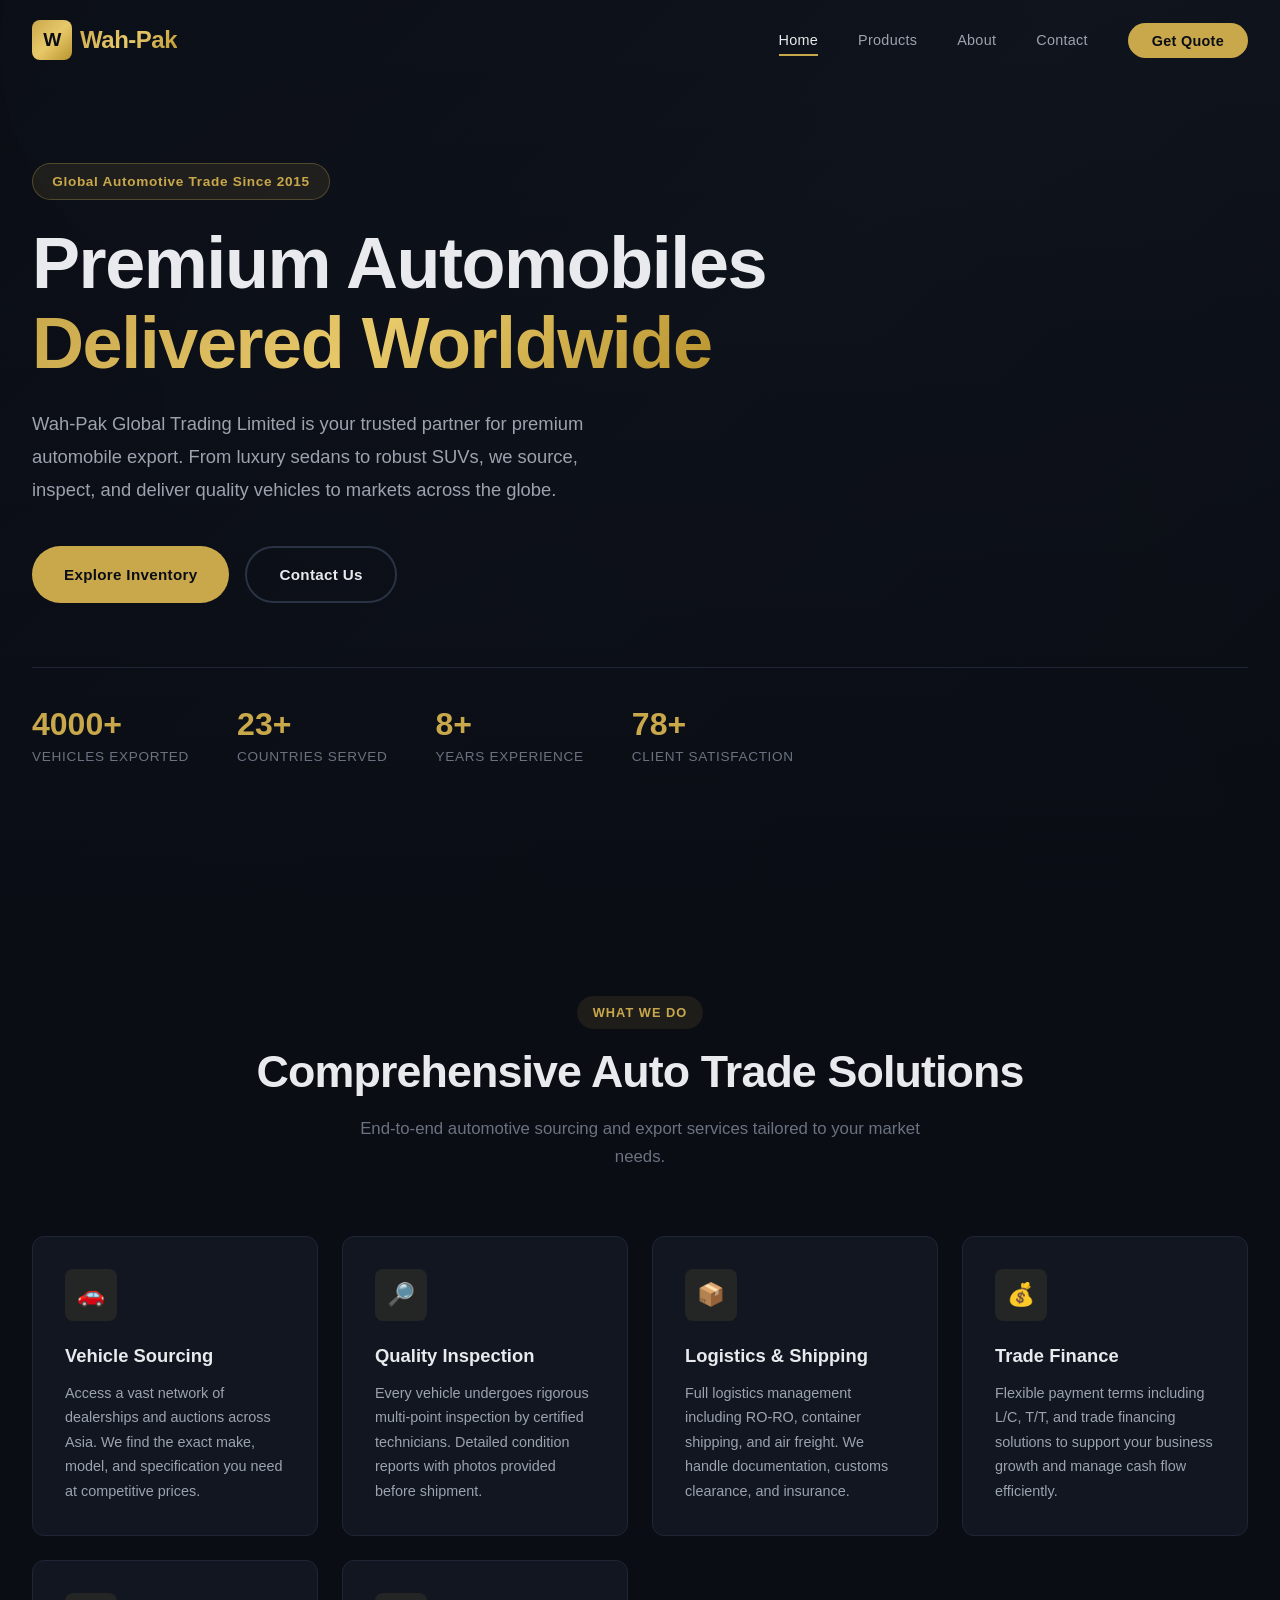
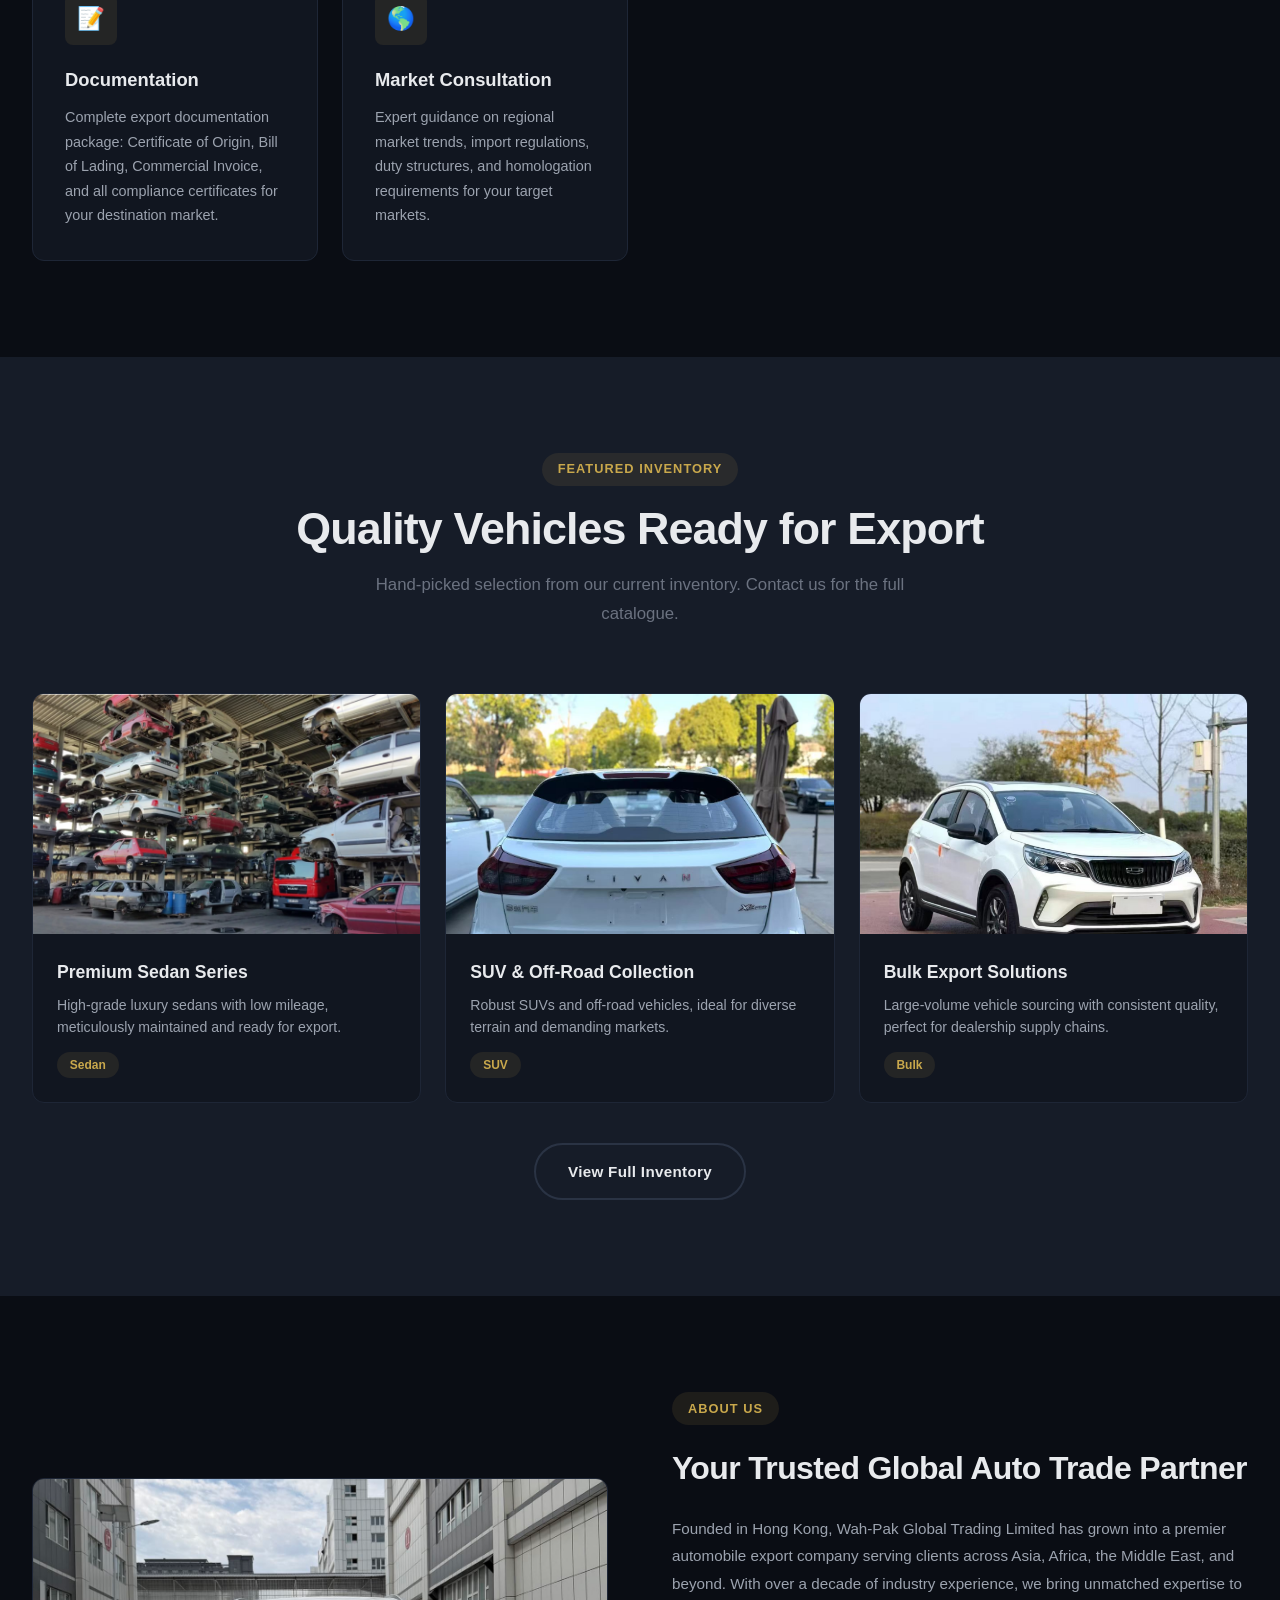
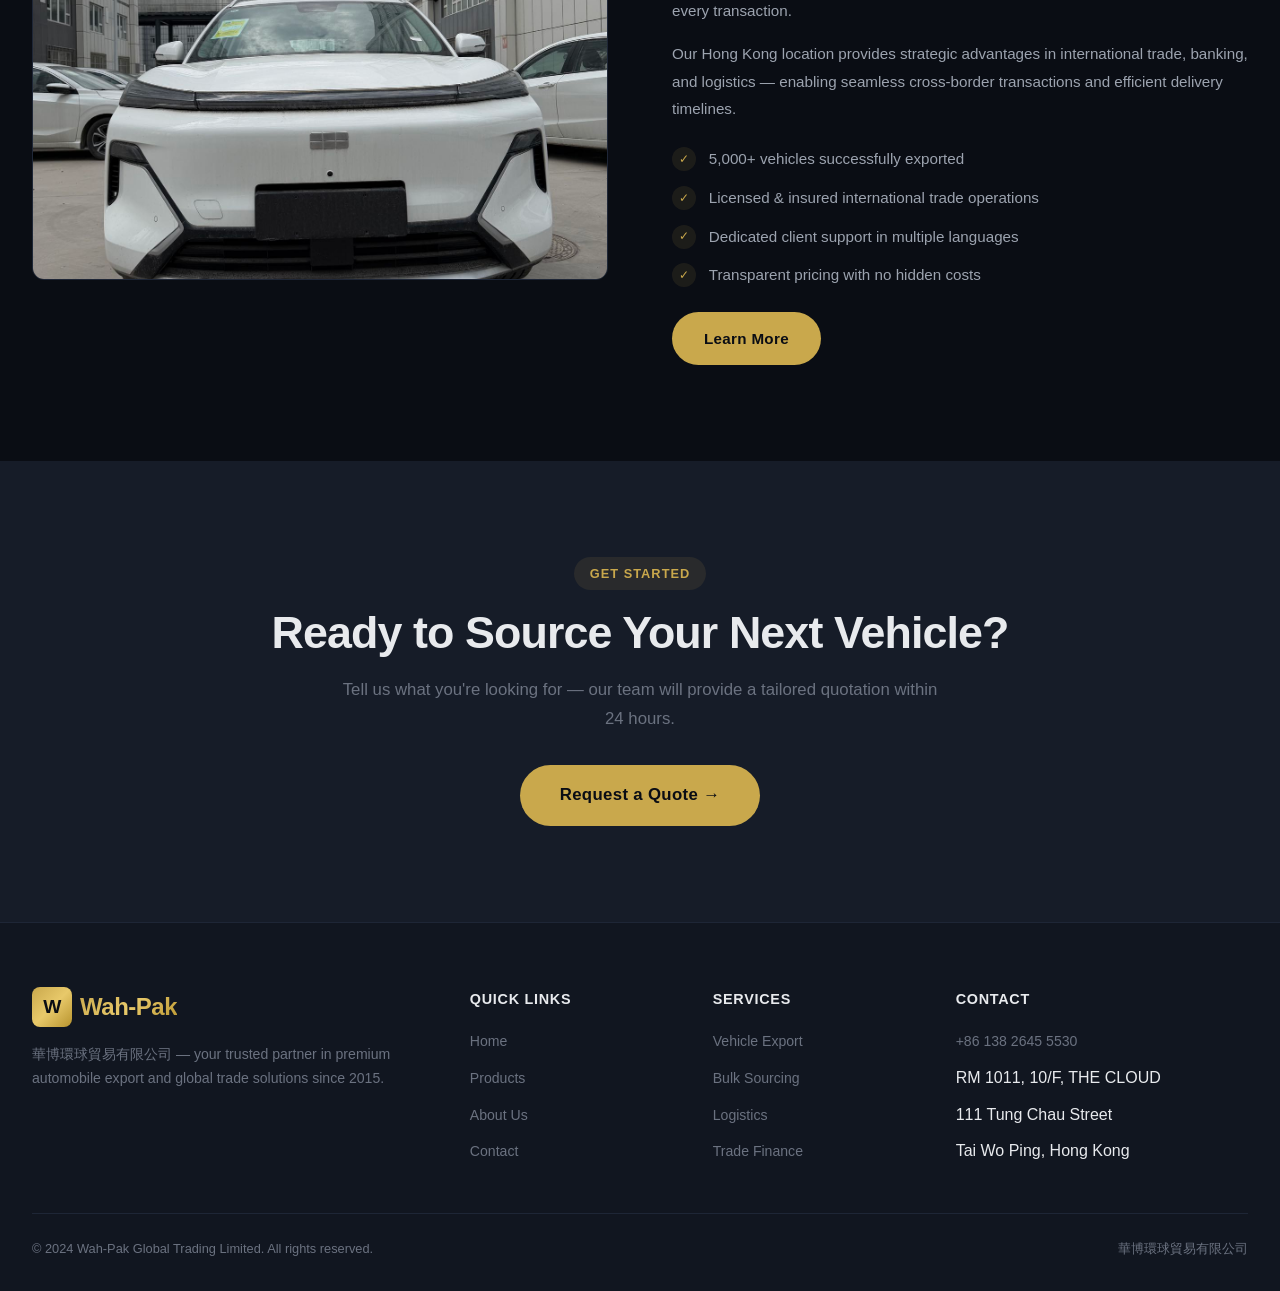
==== index.html @ 606e3a40 "Initial commit: Wah-Pak Global Trading B2B auto export website" ====
<!DOCTYPE html>
<html lang="zh-HK">
<head>
  <meta charset="UTF-8">
  <meta name="viewport" content="width=device-width, initial-scale=1.0">
  <meta name="description" content="Wah-Pak Global Trading Limited - Premium Automobile Export & Trading. Your trusted partner in global automotive trade.">
  <title>Wah-Pak Global Trading | Premium Automobile Export</title>
  <link rel="stylesheet" href="css/style.css">
  <link rel="icon" type="image/svg+xml" href="data:image/svg+xml,<svg xmlns='http://www.w3.org/2000/svg' viewBox='0 0 100 100'><rect width='100' height='100' rx='20' fill='%23c9a84c'/><text x='50' y='68' text-anchor='middle' font-size='50' font-weight='bold' fill='%230a0d14'>W</text></svg>">
</head>
<body>

  <!-- Header -->
  <header class="header">
    <div class="nav-container">
      <a href="index.html" class="logo">
        <div class="logo-icon">W</div>
        <span class="logo-text">Wah-Pak</span>
      </a>

      <nav>
        <ul class="nav-links">
          <li><a href="index.html">Home</a></li>
          <li><a href="products.html">Products</a></li>
          <li><a href="about.html">About</a></li>
          <li><a href="contact.html">Contact</a></li>
          <li><a href="contact.html" class="nav-cta">Get Quote</a></li>
        </ul>
      </nav>

      <div class="mobile-toggle">
        <span></span>
        <span></span>
        <span></span>
      </div>
    </div>
  </header>

  <!-- Hero Section -->
  <section class="hero">
    <div class="hero-bg"></div>
    <div class="hero-overlay"></div>

    <div class="hero-content">
      <span class="hero-badge">Global Automotive Trade Since 2015</span>
      <h1>
        Premium Automobiles<br>
        <span class="text-accent">Delivered Worldwide</span>
      </h1>
      <p>
        Wah-Pak Global Trading Limited is your trusted partner for premium automobile export. From luxury sedans to robust SUVs, we source, inspect, and deliver quality vehicles to markets across the globe.
      </p>
      <div class="hero-buttons">
        <a href="products.html" class="btn btn-primary">Explore Inventory</a>
        <a href="contact.html" class="btn btn-outline">Contact Us</a>
      </div>

      <div class="hero-stats">
        <div class="hero-stat">
          <h3 data-count="5000">5000+</h3>
          <p>Vehicles Exported</p>
        </div>
        <div class="hero-stat">
          <h3 data-count="30">30+</h3>
          <p>Countries Served</p>
        </div>
        <div class="hero-stat">
          <h3 data-count="10">10+</h3>
          <p>Years Experience</p>
        </div>
        <div class="hero-stat">
          <h3 data-count="98">98%</h3>
          <p>Client Satisfaction</p>
        </div>
      </div>
    </div>
  </section>

  <!-- Services Section -->
  <section class="section section-dark" id="services">
    <div class="container">
      <div class="section-header reveal">
        <span class="section-label">What We Do</span>
        <h2 class="section-title">Comprehensive Auto Trade Solutions</h2>
        <p class="section-subtitle">End-to-end automotive sourcing and export services tailored to your market needs.</p>
      </div>

      <div class="services-grid">
        <div class="service-card reveal">
          <div class="service-icon">&#128663;</div>
          <h3>Vehicle Sourcing</h3>
          <p>Access a vast network of dealerships and auctions across Asia. We find the exact make, model, and specification you need at competitive prices.</p>
        </div>

        <div class="service-card reveal">
          <div class="service-icon">&#128270;</div>
          <h3>Quality Inspection</h3>
          <p>Every vehicle undergoes rigorous multi-point inspection by certified technicians. Detailed condition reports with photos provided before shipment.</p>
        </div>

        <div class="service-card reveal">
          <div class="service-icon">&#128230;</div>
          <h3>Logistics & Shipping</h3>
          <p>Full logistics management including RO-RO, container shipping, and air freight. We handle documentation, customs clearance, and insurance.</p>
        </div>

        <div class="service-card reveal">
          <div class="service-icon">&#128176;</div>
          <h3>Trade Finance</h3>
          <p>Flexible payment terms including L/C, T/T, and trade financing solutions to support your business growth and manage cash flow efficiently.</p>
        </div>

        <div class="service-card reveal">
          <div class="service-icon">&#128221;</div>
          <h3>Documentation</h3>
          <p>Complete export documentation package: Certificate of Origin, Bill of Lading, Commercial Invoice, and all compliance certificates for your destination market.</p>
        </div>

        <div class="service-card reveal">
          <div class="service-icon">&#127758;</div>
          <h3>Market Consultation</h3>
          <p>Expert guidance on regional market trends, import regulations, duty structures, and homologation requirements for your target markets.</p>
        </div>
      </div>
    </div>
  </section>

  <!-- Featured Products -->
  <section class="section section-alt" id="featured">
    <div class="container">
      <div class="section-header reveal">
        <span class="section-label">Featured Inventory</span>
        <h2 class="section-title">Quality Vehicles Ready for Export</h2>
        <p class="section-subtitle">Hand-picked selection from our current inventory. Contact us for the full catalogue.</p>
      </div>

      <div class="products-grid">
        <div class="product-card reveal" onclick="openModal('images/product-1.png')">
          <img src="images/product-1.png" alt="Luxury Sedan" class="product-image" loading="lazy">
          <div class="product-info">
            <h3>Premium Sedan Series</h3>
            <p>High-grade luxury sedans with low mileage, meticulously maintained and ready for export.</p>
            <span class="product-tag">Sedan</span>
          </div>
        </div>

        <div class="product-card reveal" onclick="openModal('images/product-2.jpg')">
          <img src="images/product-2.jpg" alt="SUV Collection" class="product-image" loading="lazy">
          <div class="product-info">
            <h3>SUV & Off-Road Collection</h3>
            <p>Robust SUVs and off-road vehicles, ideal for diverse terrain and demanding markets.</p>
            <span class="product-tag">SUV</span>
          </div>
        </div>

        <div class="product-card reveal" onclick="openModal('images/product-3.jpg')">
          <img src="images/product-3.jpg" alt="Vehicle Warehouse" class="product-image" loading="lazy">
          <div class="product-info">
            <h3>Bulk Export Solutions</h3>
            <p>Large-volume vehicle sourcing with consistent quality, perfect for dealership supply chains.</p>
            <span class="product-tag">Bulk</span>
          </div>
        </div>
      </div>

      <div style="text-align:center; margin-top:2.5rem;" class="reveal">
        <a href="products.html" class="btn btn-outline">View Full Inventory</a>
      </div>
    </div>
  </section>

  <!-- About Preview -->
  <section class="section section-dark" id="about">
    <div class="container">
      <div class="about-grid">
        <div class="about-image reveal">
          <img src="images/product-4.jpg" alt="Wah-Pak Global Trading" loading="lazy">
        </div>

        <div class="about-content reveal">
          <span class="section-label">About Us</span>
          <h2>Your Trusted Global Auto Trade Partner</h2>
          <p>
            Founded in Hong Kong, Wah-Pak Global Trading Limited has grown into a premier automobile export company serving clients across Asia, Africa, the Middle East, and beyond. With over a decade of industry experience, we bring unmatched expertise to every transaction.
          </p>
          <p>
            Our Hong Kong location provides strategic advantages in international trade, banking, and logistics — enabling seamless cross-border transactions and efficient delivery timelines.
          </p>
          <ul class="values-list">
            <li><span class="check">&#10003;</span> 5,000+ vehicles successfully exported</li>
            <li><span class="check">&#10003;</span> Licensed & insured international trade operations</li>
            <li><span class="check">&#10003;</span> Dedicated client support in multiple languages</li>
            <li><span class="check">&#10003;</span> Transparent pricing with no hidden costs</li>
          </ul>
          <div style="margin-top:1.5rem;">
            <a href="about.html" class="btn btn-primary">Learn More</a>
          </div>
        </div>
      </div>
    </div>
  </section>

  <!-- CTA Section -->
  <section class="section section-alt" style="text-align:center;">
    <div class="container reveal">
      <span class="section-label">Get Started</span>
      <h2 class="section-title">Ready to Source Your Next Vehicle?</h2>
      <p class="section-subtitle" style="margin-bottom:2rem;">
        Tell us what you're looking for — our team will provide a tailored quotation within 24 hours.
      </p>
      <a href="contact.html" class="btn btn-primary" style="font-size:1.05rem; padding:1rem 2.5rem;">
        Request a Quote &#8594;
      </a>
    </div>
  </section>

  <!-- Footer -->
  <footer class="footer">
    <div class="footer-grid">
      <div class="footer-brand">
        <a href="index.html" class="logo" style="margin-bottom:1rem;">
          <div class="logo-icon">W</div>
          <span class="logo-text">Wah-Pak</span>
        </a>
        <p>華博環球貿易有限公司 — your trusted partner in premium automobile export and global trade solutions since 2015.</p>
      </div>

      <div class="footer-links">
        <h4>Quick Links</h4>
        <ul>
          <li><a href="index.html">Home</a></li>
          <li><a href="products.html">Products</a></li>
          <li><a href="about.html">About Us</a></li>
          <li><a href="contact.html">Contact</a></li>
        </ul>
      </div>

      <div class="footer-links">
        <h4>Services</h4>
        <ul>
          <li><a href="products.html">Vehicle Export</a></li>
          <li><a href="products.html">Bulk Sourcing</a></li>
          <li><a href="#services">Logistics</a></li>
          <li><a href="#services">Trade Finance</a></li>
        </ul>
      </div>

      <div class="footer-links">
        <h4>Contact</h4>
        <ul>
          <li><a href="tel:+8613826455530">+86 138 2645 5530</a></li>
          <li>RM 1011, 10/F, THE CLOUD</li>
          <li>111 Tung Chau Street</li>
          <li>Tai Wo Ping, Hong Kong</li>
        </ul>
      </div>
    </div>

    <div class="footer-bottom">
      <p>&copy; 2024 Wah-Pak Global Trading Limited. All rights reserved.</p>
      <p>華博環球貿易有限公司</p>
    </div>
  </footer>

  <!-- Image Modal -->
  <div class="modal" id="imageModal">
    <button class="modal-close">&times;</button>
    <img src="" alt="Product Image">
  </div>

  <script src="js/main.js"></script>
</body>
</html>
---- css/style.css ----
/* ========================================
   Wah-Pak Global Trading Limited
   B2B Auto Trade Website - Custom Styles
   ======================================== */

/* CSS Variables */
:root {
  --bg-dark: #0a0d14;
  --bg-card: #111620;
  --bg-surface: #161c28;
  --text-primary: #e8eaed;
  --text-secondary: #9ca3af;
  --text-muted: #6b7280;
  --accent: #c9a84c;
  --accent-hover: #d4b35c;
  --accent-dim: rgba(201, 168, 76, 0.1);
  --border: #1e2636;
  --border-light: #2a3344;
  --gradient-dark: linear-gradient(135deg, #0a0d14 0%, #111620 50%, #0d1117 100%);
  --gradient-accent: linear-gradient(135deg, #c9a84c 0%, #e8c96a 50%, #b8942e 100%);
  --shadow-lg: 0 25px 50px -12px rgba(0, 0, 0, 0.5);
  --radius: 12px;
  --radius-sm: 8px;
  --transition: 0.3s cubic-bezier(0.4, 0, 0.2, 1);
}

/* Reset & Base */
*, *::before, *::after {
  margin: 0;
  padding: 0;
  box-sizing: border-box;
}

html {
  scroll-behavior: smooth;
  font-size: 16px;
}

body {
  font-family: -apple-system, BlinkMacSystemFont, "Segoe UI", Roboto, "Helvetica Neue", Arial, "PingFang SC", "Microsoft YaHei", sans-serif;
  background: var(--bg-dark);
  color: var(--text-primary);
  line-height: 1.7;
  overflow-x: hidden;
  -webkit-font-smoothing: antialiased;
}

img {
  max-width: 100%;
  height: auto;
  display: block;
}

a {
  color: inherit;
  text-decoration: none;
  transition: color var(--transition);
}

/* ========================================
   Header & Navigation
   ======================================== */
.header {
  position: fixed;
  top: 0;
  left: 0;
  right: 0;
  z-index: 1000;
  padding: 0 2rem;
  transition: all var(--transition);
}

.header.scrolled {
  background: rgba(10, 13, 20, 0.85);
  backdrop-filter: blur(20px);
  -webkit-backdrop-filter: blur(20px);
  border-bottom: 1px solid var(--border);
}

.nav-container {
  max-width: 1280px;
  margin: 0 auto;
  display: flex;
  align-items: center;
  justify-content: space-between;
  height: 80px;
}

.logo {
  font-size: 1.5rem;
  font-weight: 800;
  letter-spacing: -0.02em;
  display: flex;
  align-items: center;
  gap: 0.5rem;
}

.logo-icon {
  width: 40px;
  height: 40px;
  background: var(--gradient-accent);
  border-radius: var(--radius-sm);
  display: flex;
  align-items: center;
  justify-content: center;
  font-size: 1.2rem;
  color: var(--bg-dark);
  font-weight: 900;
}

.logo-text {
  background: var(--gradient-accent);
  -webkit-background-clip: text;
  -webkit-text-fill-color: transparent;
  background-clip: text;
}

.nav-links {
  display: flex;
  align-items: center;
  gap: 2.5rem;
  list-style: none;
}

.nav-links a {
  font-size: 0.9rem;
  font-weight: 500;
  color: var(--text-secondary);
  position: relative;
  padding: 0.25rem 0;
  letter-spacing: 0.02em;
}

.nav-links a::after {
  content: '';
  position: absolute;
  bottom: -4px;
  left: 0;
  width: 0;
  height: 2px;
  background: var(--accent);
  transition: width var(--transition);
}

.nav-links a:hover,
.nav-links a.active {
  color: var(--text-primary);
}

.nav-links a:hover::after,
.nav-links a.active::after {
  width: 100%;
}

.nav-cta {
  padding: 0.6rem 1.5rem !important;
  background: var(--accent);
  color: var(--bg-dark) !important;
  border-radius: 50px;
  font-weight: 600 !important;
  transition: all var(--transition) !important;
}

.nav-cta:hover {
  background: var(--accent-hover) !important;
  transform: translateY(-1px);
  box-shadow: 0 4px 20px rgba(201, 168, 76, 0.3);
}

.nav-cta::after {
  display: none !important;
}

/* Mobile Menu */
.mobile-toggle {
  display: none;
  flex-direction: column;
  gap: 5px;
  cursor: pointer;
  padding: 0.5rem;
  z-index: 1001;
}

.mobile-toggle span {
  display: block;
  width: 24px;
  height: 2px;
  background: var(--text-primary);
  transition: all var(--transition);
  border-radius: 2px;
}

.mobile-toggle.active span:nth-child(1) {
  transform: rotate(45deg) translate(5px, 5px);
}

.mobile-toggle.active span:nth-child(2) {
  opacity: 0;
}

.mobile-toggle.active span:nth-child(3) {
  transform: rotate(-45deg) translate(5px, -5px);
}

/* ========================================
   Hero Section
   ======================================== */
.hero {
  position: relative;
  min-height: 100vh;
  display: flex;
  align-items: center;
  background: var(--gradient-dark);
  overflow: hidden;
}

.hero-bg {
  position: absolute;
  inset: 0;
  background: url('data:image/svg+xml,<svg xmlns="http://www.w3.org/2000/svg" viewBox="0 0 800 800"><rect width="800" height="800" fill="none"/><g fill="%23111620"><circle cx="400" cy="400" r="300"/><circle cx="150" cy="150" r="150"/><circle cx="650" cy="650" r="120"/></g></svg>') center/cover;
  opacity: 0.3;
}

.hero-overlay {
  position: absolute;
  inset: 0;
  background: linear-gradient(180deg, rgba(10,13,20,0.2) 0%, rgba(10,13,20,0.6) 50%, rgba(10,13,20,0.95) 100%);
}

.hero-content {
  position: relative;
  z-index: 2;
  max-width: 1280px;
  margin: 0 auto;
  padding: 6rem 2rem 4rem;
  width: 100%;
}

.hero-badge {
  display: inline-block;
  padding: 0.4rem 1.2rem;
  background: var(--accent-dim);
  border: 1px solid rgba(201, 168, 76, 0.3);
  border-radius: 50px;
  color: var(--accent);
  font-size: 0.85rem;
  font-weight: 600;
  letter-spacing: 0.05em;
  margin-bottom: 1.5rem;
  animation: fadeInUp 0.6s ease-out;
}

.hero h1 {
  font-size: clamp(2.5rem, 6vw, 4.5rem);
  font-weight: 800;
  line-height: 1.1;
  margin-bottom: 1.5rem;
  letter-spacing: -0.02em;
  animation: fadeInUp 0.6s ease-out 0.1s both;
}

.hero .text-accent {
  background: var(--gradient-accent);
  -webkit-background-clip: text;
  -webkit-text-fill-color: transparent;
  background-clip: text;
}

.hero p {
  font-size: 1.15rem;
  color: var(--text-secondary);
  max-width: 560px;
  margin-bottom: 2.5rem;
  line-height: 1.8;
  animation: fadeInUp 0.6s ease-out 0.2s both;
}

.hero-buttons {
  display: flex;
  gap: 1rem;
  flex-wrap: wrap;
  animation: fadeInUp 0.6s ease-out 0.3s both;
}

.btn {
  display: inline-flex;
  align-items: center;
  gap: 0.5rem;
  padding: 0.85rem 2rem;
  border-radius: 50px;
  font-weight: 600;
  font-size: 0.95rem;
  transition: all var(--transition);
  cursor: pointer;
  border: none;
  letter-spacing: 0.02em;
}

.btn-primary {
  background: var(--accent);
  color: var(--bg-dark);
}

.btn-primary:hover {
  background: var(--accent-hover);
  transform: translateY(-2px);
  box-shadow: 0 8px 30px rgba(201, 168, 76, 0.3);
}

.btn-outline {
  border: 2px solid var(--border-light);
  color: var(--text-primary);
  background: transparent;
}

.btn-outline:hover {
  border-color: var(--accent);
  color: var(--accent);
  background: var(--accent-dim);
}

/* Hero Stats */
.hero-stats {
  display: flex;
  gap: 3rem;
  margin-top: 4rem;
  padding-top: 2.5rem;
  border-top: 1px solid var(--border);
  animation: fadeInUp 0.6s ease-out 0.4s both;
}

.hero-stat h3 {
  font-size: 2rem;
  font-weight: 800;
  color: var(--accent);
  line-height: 1;
  margin-bottom: 0.3rem;
}

.hero-stat p {
  font-size: 0.85rem;
  color: var(--text-muted);
  margin: 0;
  text-transform: uppercase;
  letter-spacing: 0.05em;
}

/* ========================================
   Section Styles
   ======================================== */
.section {
  padding: 6rem 2rem;
}

.section-dark {
  background: var(--bg-dark);
}

.section-alt {
  background: var(--bg-surface);
}

.container {
  max-width: 1280px;
  margin: 0 auto;
}

.section-header {
  text-align: center;
  margin-bottom: 4rem;
}

.section-label {
  display: inline-block;
  padding: 0.35rem 1rem;
  background: var(--accent-dim);
  border-radius: 50px;
  color: var(--accent);
  font-size: 0.8rem;
  font-weight: 600;
  letter-spacing: 0.08em;
  text-transform: uppercase;
  margin-bottom: 1rem;
}

.section-title {
  font-size: clamp(1.8rem, 3.5vw, 2.8rem);
  font-weight: 800;
  line-height: 1.2;
  margin-bottom: 1rem;
  letter-spacing: -0.02em;
}

.section-subtitle {
  color: var(--text-muted);
  font-size: 1.05rem;
  max-width: 600px;
  margin: 0 auto;
}

/* ========================================
   Services / Advantages Grid
   ======================================== */
.services-grid {
  display: grid;
  grid-template-columns: repeat(auto-fit, minmax(280px, 1fr));
  gap: 1.5rem;
}

.service-card {
  background: var(--bg-card);
  border: 1px solid var(--border);
  border-radius: var(--radius);
  padding: 2rem;
  transition: all var(--transition);
  position: relative;
  overflow: hidden;
}

.service-card::before {
  content: '';
  position: absolute;
  top: 0;
  left: 0;
  width: 100%;
  height: 3px;
  background: var(--gradient-accent);
  transform: scaleX(0);
  transform-origin: left;
  transition: transform var(--transition);
}

.service-card:hover {
  border-color: var(--accent);
  transform: translateY(-4px);
  box-shadow: var(--shadow-lg);
}

.service-card:hover::before {
  transform: scaleX(1);
}

.service-icon {
  width: 52px;
  height: 52px;
  background: var(--accent-dim);
  border-radius: var(--radius-sm);
  display: flex;
  align-items: center;
  justify-content: center;
  font-size: 1.4rem;
  margin-bottom: 1.2rem;
  color: var(--accent);
}

.service-card h3 {
  font-size: 1.15rem;
  font-weight: 700;
  margin-bottom: 0.6rem;
}

.service-card p {
  color: var(--text-secondary);
  font-size: 0.9rem;
  line-height: 1.7;
}

/* ========================================
   Products Section
   ======================================== */
.products-grid {
  display: grid;
  grid-template-columns: repeat(auto-fit, minmax(320px, 1fr));
  gap: 1.5rem;
}

.product-card {
  background: var(--bg-card);
  border: 1px solid var(--border);
  border-radius: var(--radius);
  overflow: hidden;
  transition: all var(--transition);
  cursor: pointer;
}

.product-card:hover {
  border-color: var(--accent);
  transform: translateY(-6px);
  box-shadow: var(--shadow-lg);
}

.product-image {
  width: 100%;
  height: 240px;
  object-fit: cover;
  transition: transform 0.5s ease;
}

.product-card:hover .product-image {
  transform: scale(1.05);
}

.product-info {
  padding: 1.5rem;
}

.product-info h3 {
  font-size: 1.1rem;
  font-weight: 700;
  margin-bottom: 0.4rem;
}

.product-info p {
  color: var(--text-secondary);
  font-size: 0.88rem;
  line-height: 1.6;
}

.product-tag {
  display: inline-block;
  padding: 0.2rem 0.8rem;
  background: var(--accent-dim);
  color: var(--accent);
  font-size: 0.75rem;
  border-radius: 50px;
  font-weight: 600;
  margin-top: 0.8rem;
}

/* ========================================
   About Section / Timeline
   ======================================== */
.about-grid {
  display: grid;
  grid-template-columns: 1fr 1fr;
  gap: 4rem;
  align-items: center;
}

.about-image {
  border-radius: var(--radius);
  overflow: hidden;
  border: 1px solid var(--border);
}

.about-image img {
  width: 100%;
  height: 400px;
  object-fit: cover;
}

.about-content h2 {
  font-size: 2rem;
  font-weight: 800;
  margin-bottom: 1.2rem;
  letter-spacing: -0.02em;
}

.about-content p {
  color: var(--text-secondary);
  margin-bottom: 1rem;
  font-size: 0.95rem;
  line-height: 1.8;
}

.values-list {
  list-style: none;
  display: flex;
  flex-direction: column;
  gap: 0.8rem;
  margin-top: 1.5rem;
}

.values-list li {
  display: flex;
  align-items: center;
  gap: 0.8rem;
  color: var(--text-secondary);
  font-size: 0.95rem;
}

.values-list .check {
  width: 24px;
  height: 24px;
  background: var(--accent-dim);
  border-radius: 50%;
  display: flex;
  align-items: center;
  justify-content: center;
  color: var(--accent);
  font-size: 0.75rem;
  flex-shrink: 0;
}

/* ========================================
   Contact Section
   ======================================== */
.contact-grid {
  display: grid;
  grid-template-columns: 1fr 1.2fr;
  gap: 3rem;
}

.contact-info {
  display: flex;
  flex-direction: column;
  gap: 1.5rem;
}

.contact-card {
  background: var(--bg-card);
  border: 1px solid var(--border);
  border-radius: var(--radius);
  padding: 1.5rem;
  display: flex;
  gap: 1rem;
  align-items: flex-start;
  transition: all var(--transition);
}

.contact-card:hover {
  border-color: var(--accent);
}

.contact-icon {
  width: 44px;
  height: 44px;
  background: var(--accent-dim);
  border-radius: var(--radius-sm);
  display: flex;
  align-items: center;
  justify-content: center;
  font-size: 1.2rem;
  color: var(--accent);
  flex-shrink: 0;
}

.contact-card h4 {
  font-size: 0.95rem;
  font-weight: 600;
  margin-bottom: 0.25rem;
}

.contact-card p {
  color: var(--text-secondary);
  font-size: 0.88rem;
  line-height: 1.6;
}

.contact-form {
  background: var(--bg-card);
  border: 1px solid var(--border);
  border-radius: var(--radius);
  padding: 2rem;
}

.form-group {
  margin-bottom: 1.2rem;
}

.form-group label {
  display: block;
  color: var(--text-secondary);
  font-size: 0.85rem;
  font-weight: 500;
  margin-bottom: 0.4rem;
  letter-spacing: 0.02em;
}

.form-group input,
.form-group textarea,
.form-group select {
  width: 100%;
  padding: 0.8rem 1rem;
  background: var(--bg-surface);
  border: 1px solid var(--border);
  border-radius: var(--radius-sm);
  color: var(--text-primary);
  font-size: 0.9rem;
  font-family: inherit;
  transition: all var(--transition);
  outline: none;
}

.form-group input:focus,
.form-group textarea:focus,
.form-group select:focus {
  border-color: var(--accent);
  box-shadow: 0 0 0 3px var(--accent-dim);
}

.form-group textarea {
  resize: vertical;
  min-height: 120px;
}

.btn-submit {
  width: 100%;
  padding: 0.9rem;
  background: var(--accent);
  color: var(--bg-dark);
  border: none;
  border-radius: 50px;
  font-size: 0.95rem;
  font-weight: 700;
  cursor: pointer;
  transition: all var(--transition);
  letter-spacing: 0.02em;
}

.btn-submit:hover {
  background: var(--accent-hover);
  transform: translateY(-2px);
  box-shadow: 0 8px 30px rgba(201, 168, 76, 0.3);
}

/* ========================================
   Footer
   ======================================== */
.footer {
  background: var(--bg-card);
  border-top: 1px solid var(--border);
  padding: 4rem 2rem 2rem;
}

.footer-grid {
  display: grid;
  grid-template-columns: 2fr 1fr 1fr 1.5fr;
  gap: 3rem;
  max-width: 1280px;
  margin: 0 auto;
}

.footer-brand p {
  color: var(--text-muted);
  font-size: 0.88rem;
  margin-top: 1rem;
  line-height: 1.7;
}

.footer-links h4 {
  font-size: 0.9rem;
  font-weight: 700;
  margin-bottom: 1rem;
  text-transform: uppercase;
  letter-spacing: 0.05em;
  color: var(--text-primary);
}

.footer-links ul {
  list-style: none;
  display: flex;
  flex-direction: column;
  gap: 0.6rem;
}

.footer-links a {
  color: var(--text-muted);
  font-size: 0.88rem;
  transition: color var(--transition);
}

.footer-links a:hover {
  color: var(--accent);
}

.footer-bottom {
  max-width: 1280px;
  margin: 3rem auto 0;
  padding-top: 1.5rem;
  border-top: 1px solid var(--border);
  display: flex;
  justify-content: space-between;
  align-items: center;
  flex-wrap: wrap;
  gap: 1rem;
}

.footer-bottom p {
  color: var(--text-muted);
  font-size: 0.8rem;
}

/* ========================================
   Enhanced Product Page Styles (products.html)
   ======================================== */
.page-hero {
  position: relative;
  min-height: 50vh;
  display: flex;
  align-items: center;
  justify-content: center;
  background: var(--gradient-dark);
  overflow: hidden;
}

.page-hero-content {
  position: relative;
  z-index: 2;
  text-align: center;
  padding: 6rem 2rem 4rem;
}

.page-hero h1 {
  font-size: clamp(2rem, 4.5vw, 3.5rem);
  font-weight: 800;
  margin-bottom: 1rem;
  letter-spacing: -0.02em;
}

.page-hero p {
  color: var(--text-secondary);
  font-size: 1.05rem;
  max-width: 500px;
  margin: 0 auto;
}

.category-tabs {
  display: flex;
  justify-content: center;
  gap: 0.75rem;
  flex-wrap: wrap;
  margin-bottom: 3rem;
}

.category-tab {
  padding: 0.5rem 1.5rem;
  background: var(--bg-card);
  border: 1px solid var(--border);
  border-radius: 50px;
  color: var(--text-secondary);
  font-size: 0.88rem;
  cursor: pointer;
  transition: all var(--transition);
  font-family: inherit;
}

.category-tab:hover,
.category-tab.active {
  background: var(--accent);
  color: var(--bg-dark);
  border-color: var(--accent);
}

/* ========================================
   Modal / Lightbox
   ======================================== */
.modal {
  display: none;
  position: fixed;
  inset: 0;
  z-index: 2000;
  background: rgba(0, 0, 0, 0.9);
  align-items: center;
  justify-content: center;
  padding: 2rem;
}

.modal.active {
  display: flex;
}

.modal img {
  max-width: 90vw;
  max-height: 85vh;
  border-radius: var(--radius);
  border: 1px solid var(--border);
}

.modal-close {
  position: absolute;
  top: 1.5rem;
  right: 1.5rem;
  width: 44px;
  height: 44px;
  background: rgba(255,255,255,0.1);
  border: none;
  border-radius: 50%;
  color: white;
  font-size: 1.5rem;
  cursor: pointer;
  transition: all var(--transition);
  display: flex;
  align-items: center;
  justify-content: center;
}

.modal-close:hover {
  background: rgba(255,255,255,0.2);
}

/* ========================================
   Animations
   ======================================== */
@keyframes fadeInUp {
  from {
    opacity: 0;
    transform: translateY(30px);
  }
  to {
    opacity: 1;
    transform: translateY(0);
  }
}

@keyframes fadeIn {
  from { opacity: 0; }
  to { opacity: 1; }
}

.fade-in {
  animation: fadeIn 0.5s ease-out;
}

.reveal {
  opacity: 0;
  transform: translateY(30px);
  transition: all 0.6s ease-out;
}

.reveal.visible {
  opacity: 1;
  transform: translateY(0);
}

/* ========================================
   Responsive
   ======================================== */
@media (max-width: 1024px) {
  .about-grid,
  .contact-grid,
  .footer-grid {
    grid-template-columns: 1fr;
    gap: 2.5rem;
  }

  .footer-grid {
    grid-template-columns: 1fr 1fr;
  }
}

@media (max-width: 768px) {
  .header {
    padding: 0 1rem;
  }

  .nav-links {
    position: fixed;
    top: 0;
    right: -100%;
    width: 280px;
    height: 100vh;
    background: var(--bg-card);
    flex-direction: column;
    padding: 6rem 2rem 2rem;
    transition: right var(--transition);
    gap: 1.5rem;
    border-left: 1px solid var(--border);
  }

  .nav-links.active {
    right: 0;
  }

  .mobile-toggle {
    display: flex;
  }

  .section {
    padding: 4rem 1rem;
  }

  .hero-stats {
    flex-wrap: wrap;
    gap: 2rem;
  }

  .hero-stat {
    flex: 1;
    min-width: 120px;
  }

  .products-grid {
    grid-template-columns: 1fr;
  }

  .footer-grid {
    grid-template-columns: 1fr;
  }

  .footer-bottom {
    flex-direction: column;
    text-align: center;
  }

  .contact-grid {
    grid-template-columns: 1fr;
  }

  .about-content h2 {
    font-size: 1.6rem;
  }
}

@media (max-width: 480px) {
  .hero-buttons {
    flex-direction: column;
  }

  .btn {
    width: 100%;
    justify-content: center;
  }

  .hero-stats {
    gap: 1.5rem;
  }

  .hero-stat h3 {
    font-size: 1.5rem;
  }
}

/* ========================================
   Utility Classes
   ======================================== */
.text-accent {
  color: var(--accent);
}

.text-muted {
  color: var(--text-muted);
}

.mt-1 { margin-top: 0.5rem; }
.mt-2 { margin-top: 1rem; }
.mt-3 { margin-top: 1.5rem; }
.mt-4 { margin-top: 2rem; }

/* Scrollbar */
::-webkit-scrollbar {
  width: 8px;
}

::-webkit-scrollbar-track {
  background: var(--bg-dark);
}

::-webkit-scrollbar-thumb {
  background: var(--border-light);
  border-radius: 4px;
}

::-webkit-scrollbar-thumb:hover {
  background: var(--accent);
}
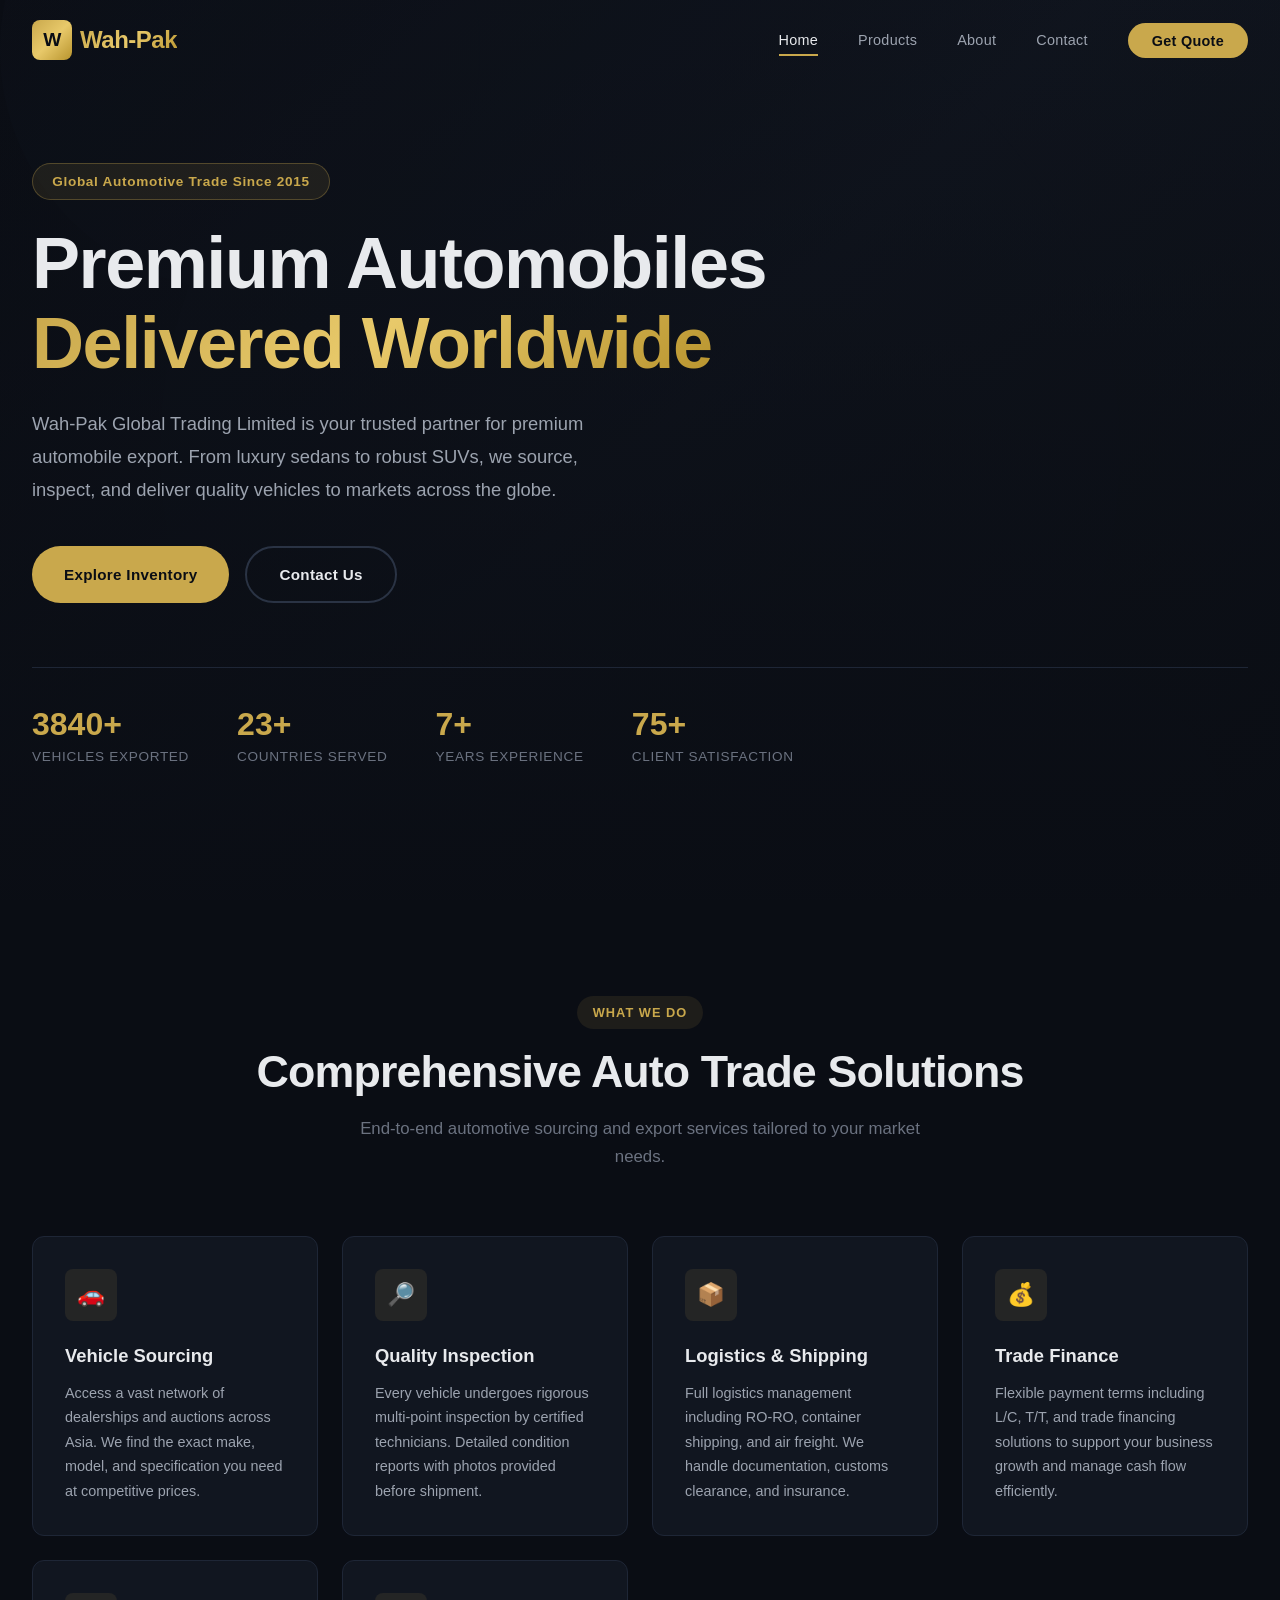
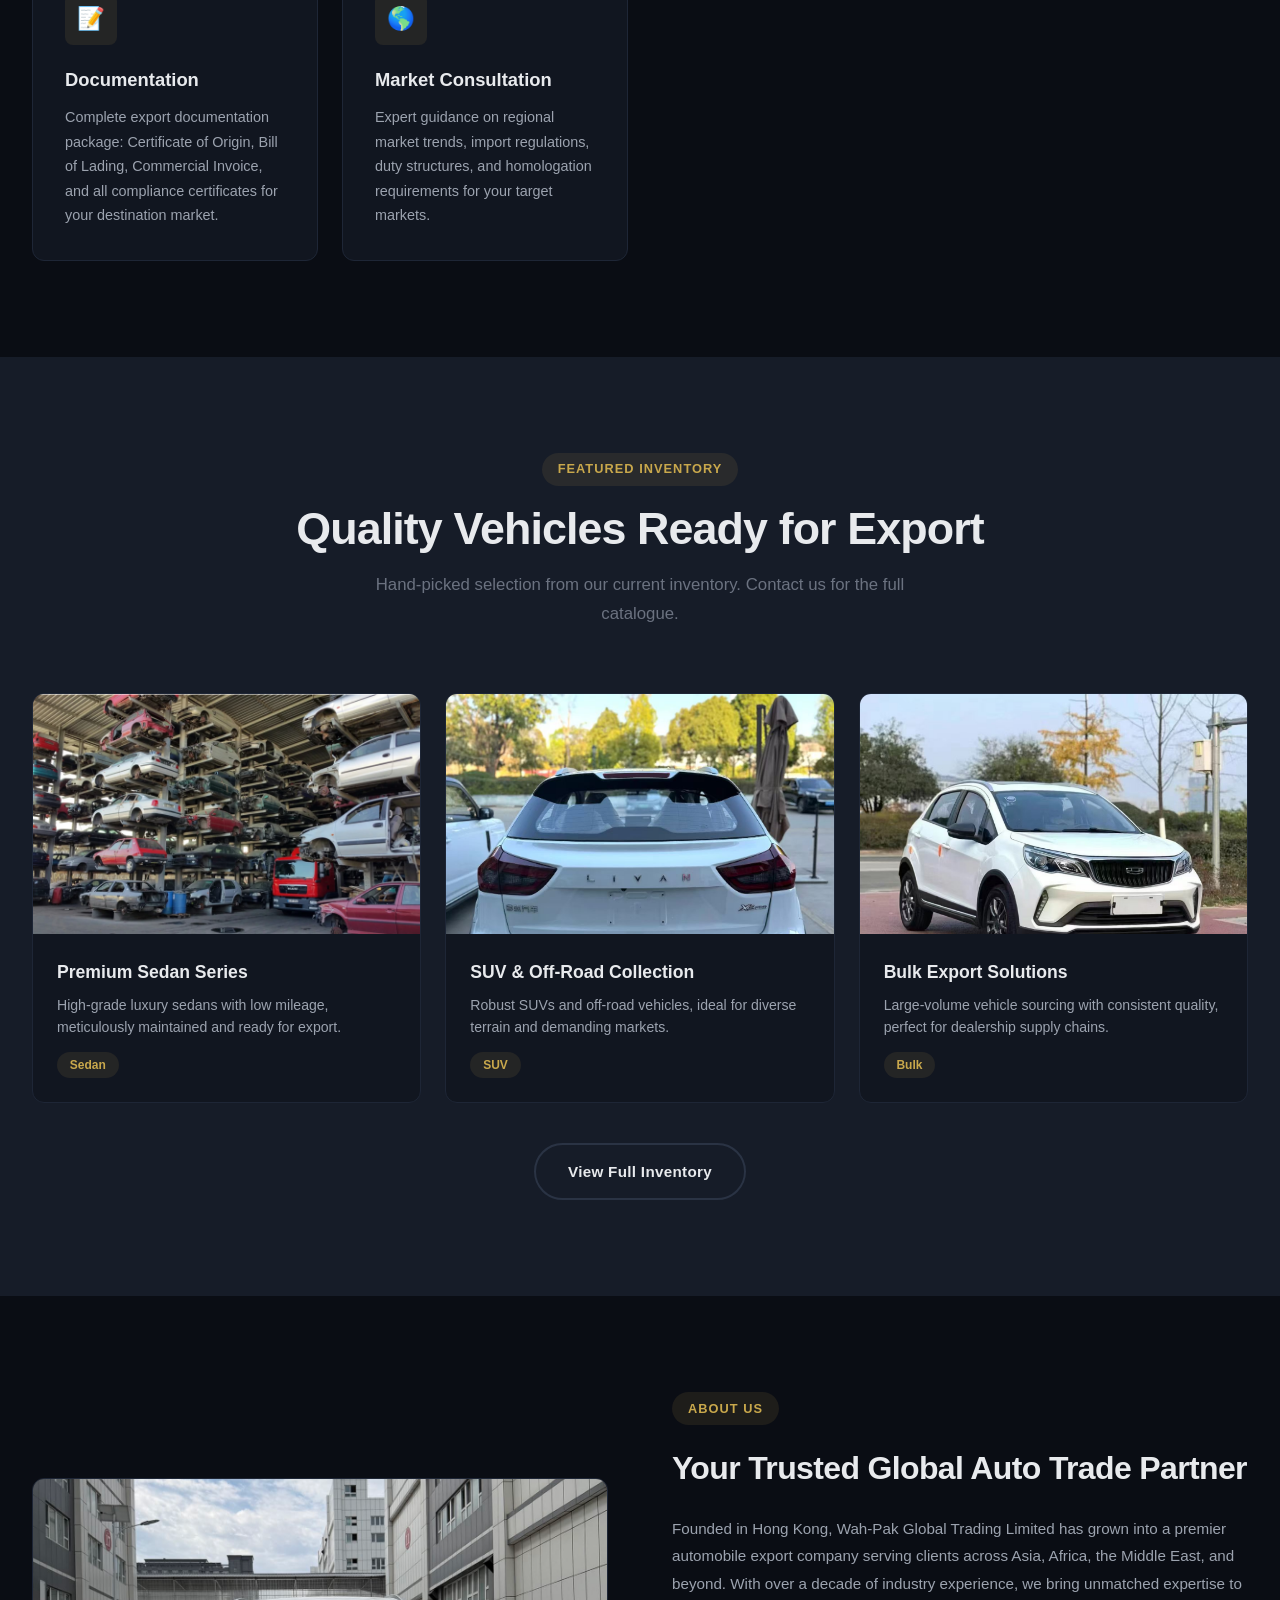
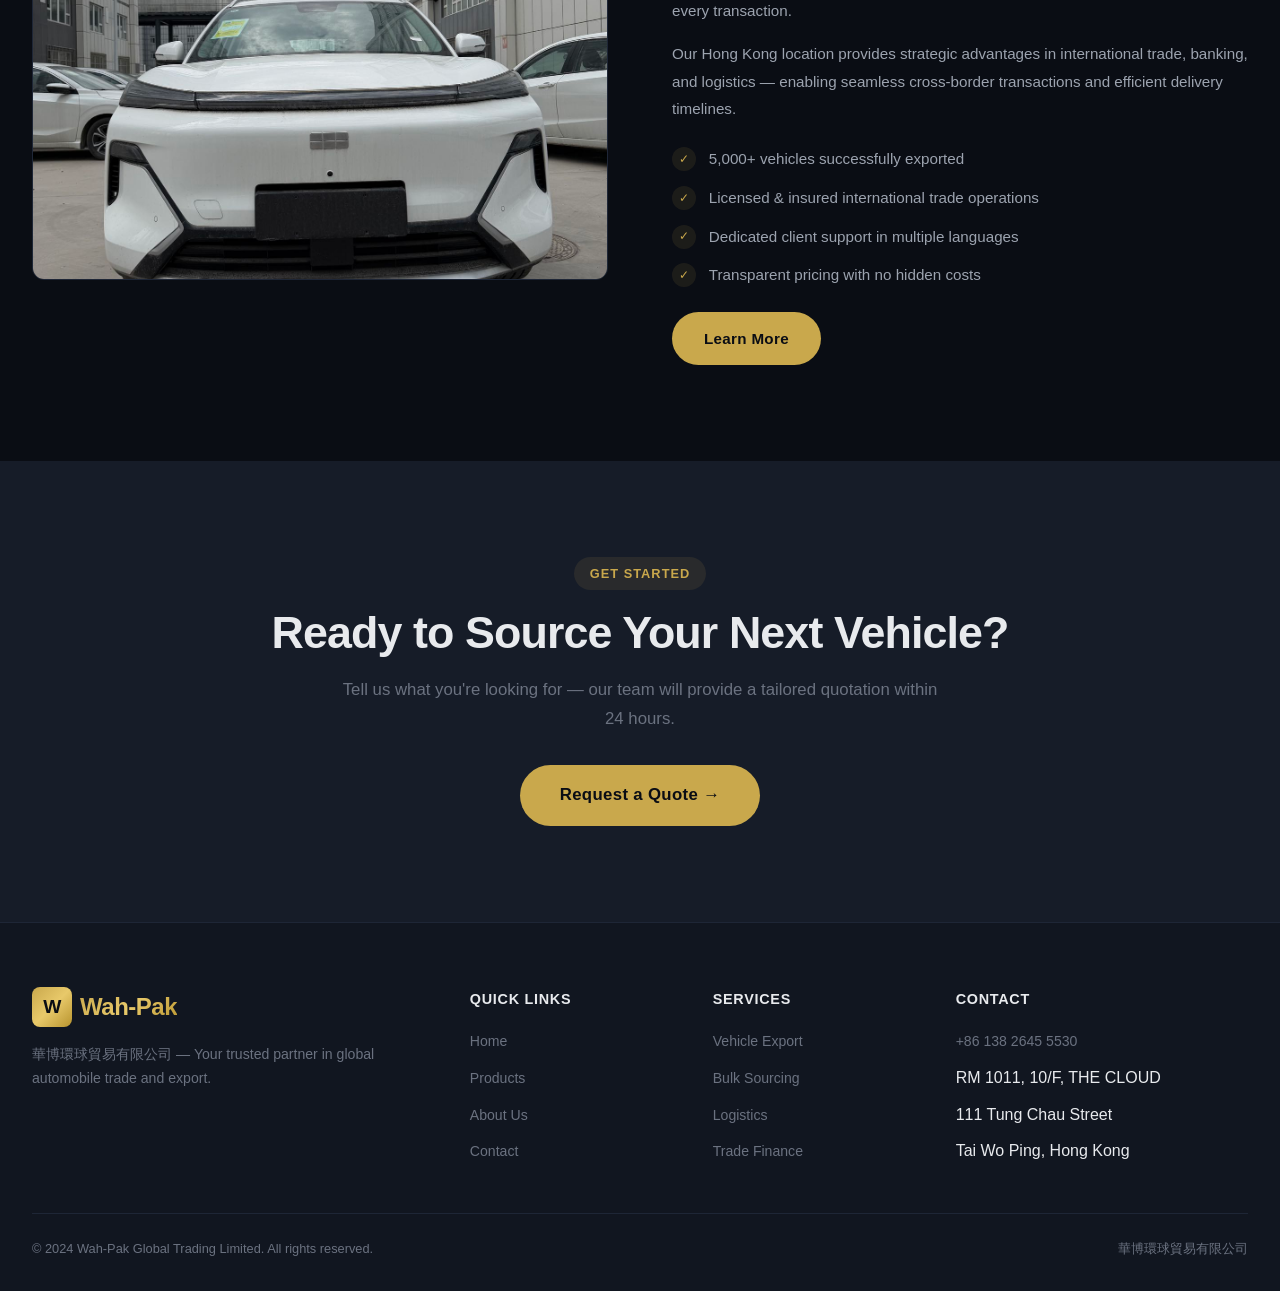
==== commit f35215a6: "Update tagline: remove 'since 2015'" ====
--- a/index.html
+++ b/index.html
@@ -222,7 +222,7 @@
           <div class="logo-icon">W</div>
           <span class="logo-text">Wah-Pak</span>
         </a>
-        <p>華博環球貿易有限公司 — your trusted partner in premium automobile export and global trade solutions since 2015.</p>
+        <p>華博環球貿易有限公司 — Your trusted partner in global automobile trade and export.</p>
       </div>
 
       <div class="footer-links">
